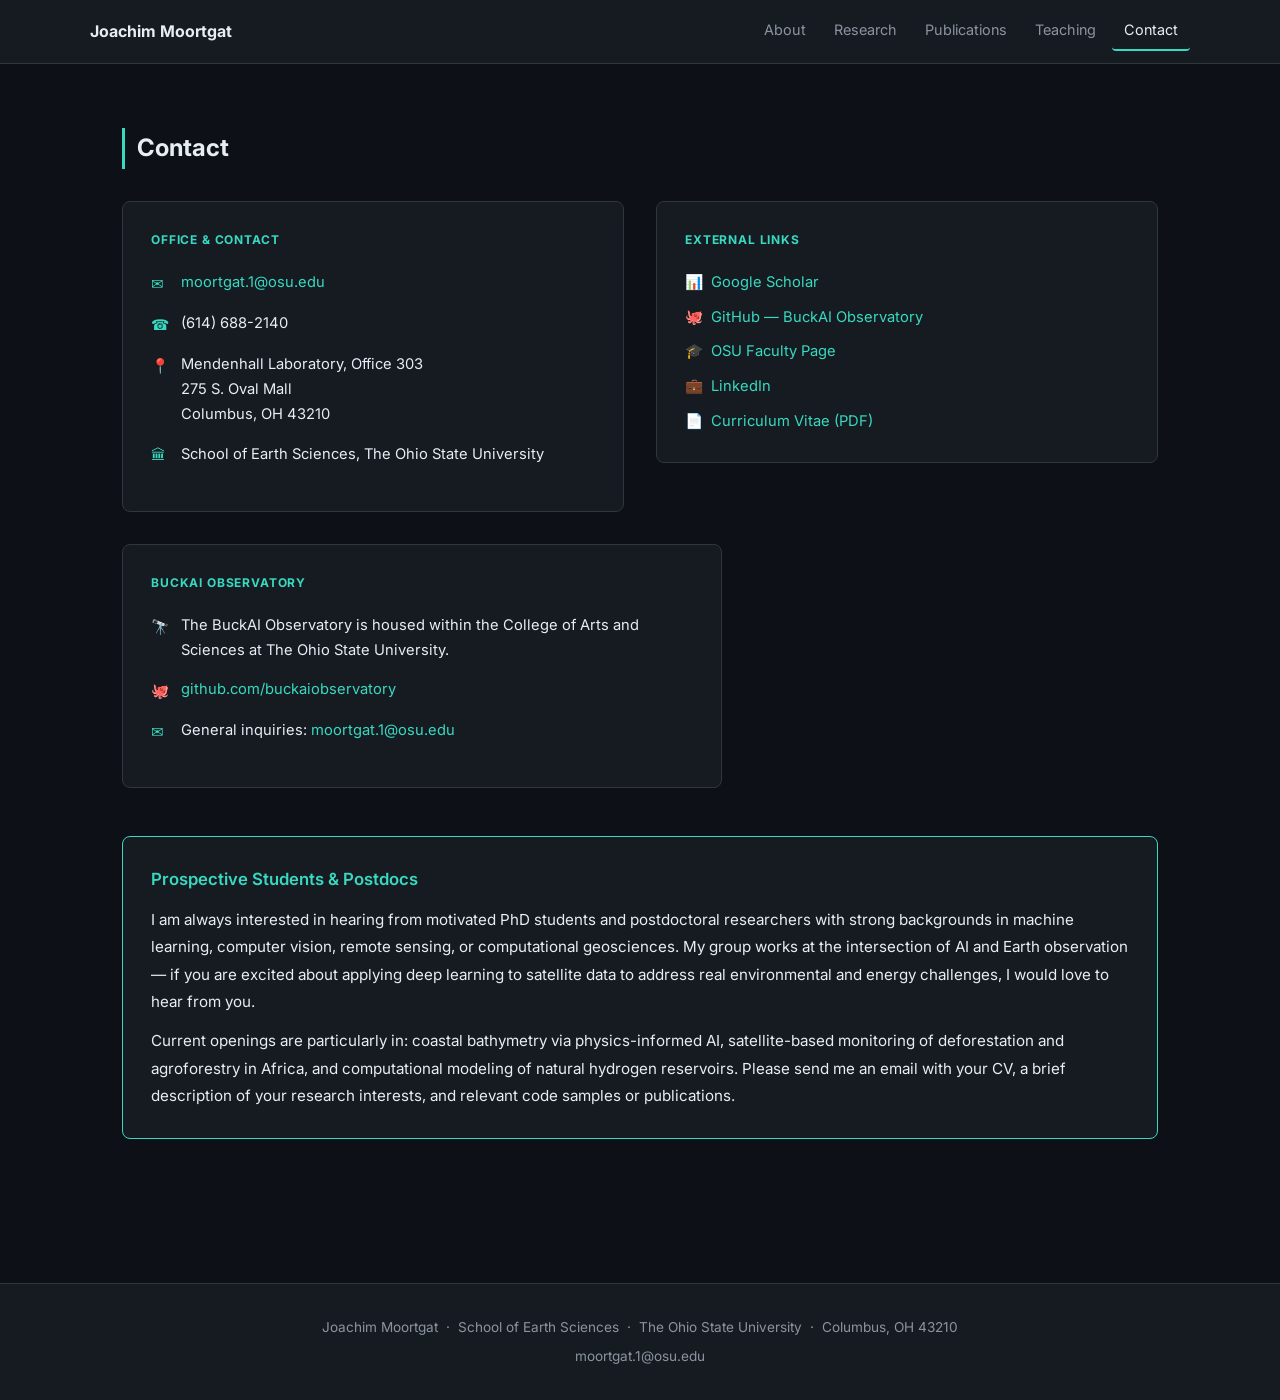
==== contact.html @ 91dd2187 "Initial launch of personal academic website Five-page static site (HTML/CSS/JS) covering research, p" ====
<!DOCTYPE html>
<html lang="en">
<head>
  <meta charset="UTF-8">
  <meta name="viewport" content="width=device-width, initial-scale=1.0">
  <title>Contact — Joachim Moortgat</title>
  <meta name="description" content="Contact information for Joachim Moortgat — Professor, School of Earth Sciences, The Ohio State University.">
  <link rel="preconnect" href="https://fonts.googleapis.com">
  <link rel="preconnect" href="https://fonts.gstatic.com" crossorigin>
  <link href="https://fonts.googleapis.com/css2?family=Inter:wght@400;600;700&display=swap" rel="stylesheet">
  <link rel="stylesheet" href="css/style.css">
</head>
<body>

  <!-- ===== NAVIGATION ===== -->
  <nav class="nav">
    <div class="nav-inner">
      <a href="index.html" class="nav-brand">Joachim Moortgat</a>
      <button class="nav-hamburger" id="navHamburger" aria-label="Toggle navigation" aria-expanded="false">
        <span></span><span></span><span></span>
      </button>
      <ul class="nav-links" id="navLinks">
        <li><a href="index.html">About</a></li>
        <li><a href="research.html">Research</a></li>
        <li><a href="publications.html">Publications</a></li>
        <li><a href="teaching.html">Teaching</a></li>
        <li><a href="contact.html">Contact</a></li>
      </ul>
    </div>
  </nav>

  <div class="page-wrapper">
    <div class="container">
      <section class="section">
        <h1 class="section-title">Contact</h1>

        <div class="contact-grid">

          <!-- Contact info block -->
          <div class="contact-block">
            <h3>Office &amp; Contact</h3>

            <div class="contact-row">
              <span class="contact-icon">✉</span>
              <span><a href="mailto:moortgat.1@osu.edu">moortgat.1@osu.edu</a></span>
            </div>

            <div class="contact-row">
              <span class="contact-icon">☎</span>
              <span>(614) 688-2140</span>
            </div>

            <div class="contact-row">
              <span class="contact-icon">📍</span>
              <div>
                Mendenhall Laboratory, Office 303<br>
                275 S. Oval Mall<br>
                Columbus, OH 43210
              </div>
            </div>

            <div class="contact-row">
              <span class="contact-icon">🏛</span>
              <span>School of Earth Sciences, The Ohio State University</span>
            </div>
          </div>

          <!-- Links block -->
          <div class="contact-block">
            <h3>External Links</h3>
            <ul class="links-list">
              <li>
                <a href="https://scholar.google.com/citations?user=0onLASoAAAAJ" target="_blank" rel="noopener noreferrer">
                  <span>📊</span> Google Scholar
                </a>
              </li>
              <li>
                <a href="https://github.com/buckaiobservatory" target="_blank" rel="noopener noreferrer">
                  <span>🐙</span> GitHub — BuckAI Observatory
                </a>
              </li>
              <li>
                <a href="https://earthsciences.osu.edu/people/moortgat.1" target="_blank" rel="noopener noreferrer">
                  <span>🎓</span> OSU Faculty Page
                </a>
              </li>
              <li>
                <a href="https://www.linkedin.com/in/joachim-moortgat" target="_blank" rel="noopener noreferrer">
                  <span>💼</span> LinkedIn
                </a>
              </li>
              <li>
                <a href="images/moortgat_cv.pdf" target="_blank">
                  <span>📄</span> Curriculum Vitae (PDF)
                </a>
              </li>
            </ul>
          </div>

        </div><!-- end contact-grid -->

        <!-- BuckAI Observatory contact block -->
        <div class="contact-block mt-2" style="max-width:600px">
          <h3>BuckAI Observatory</h3>
          <div class="contact-row">
            <span class="contact-icon">🔭</span>
            <span>The BuckAI Observatory is housed within the College of Arts and Sciences at The Ohio State University.</span>
          </div>
          <div class="contact-row">
            <span class="contact-icon">🐙</span>
            <span><a href="https://github.com/buckaiobservatory" target="_blank" rel="noopener noreferrer">github.com/buckaiobservatory</a></span>
          </div>
          <div class="contact-row">
            <span class="contact-icon">✉</span>
            <span>General inquiries: <a href="mailto:moortgat.1@osu.edu">moortgat.1@osu.edu</a></span>
          </div>
        </div>

        <!-- Prospective students note -->
        <div class="prospective-note">
          <h3>Prospective Students &amp; Postdocs</h3>
          <p>
            I am always interested in hearing from motivated PhD students and postdoctoral researchers with strong backgrounds in machine learning, computer vision, remote sensing, or computational geosciences. My group works at the intersection of AI and Earth observation — if you are excited about applying deep learning to satellite data to address real environmental and energy challenges, I would love to hear from you.
          </p>
          <p style="margin-top:0.75rem">
            Current openings are particularly in: coastal bathymetry via physics-informed AI, satellite-based monitoring of deforestation and agroforestry in Africa, and computational modeling of natural hydrogen reservoirs. Please send me an email with your CV, a brief description of your research interests, and relevant code samples or publications.
          </p>
        </div>

      </section>
    </div><!-- end container -->
  </div><!-- end page-wrapper -->

  <footer>
    <div class="container">
      <p>Joachim Moortgat &nbsp;·&nbsp; School of Earth Sciences &nbsp;·&nbsp; The Ohio State University &nbsp;·&nbsp; Columbus, OH 43210</p>
      <p style="margin-top:0.4rem"><a href="mailto:moortgat.1@osu.edu">moortgat.1@osu.edu</a></p>
    </div>
  </footer>

  <script src="js/main.js"></script>
</body>
</html>
---- css/style.css ----
@import url('https://fonts.googleapis.com/css2?family=Inter:wght@400;600;700&display=swap');

/* ========================================
   DESIGN TOKENS
   ======================================== */
:root {
  --bg:       #0d1117;
  --surface:  #161b22;
  --surface2: #1c2128;
  --border:   #30363d;
  --text:     #e6edf3;
  --muted:    #8b949e;
  --accent:   #38d9c0;
  --accent2:  #58a6ff;
  --scarlet:  #ba0c2f;
  --nav-height: 64px;
  --max-width:  1100px;
  --radius:     8px;
}

/* ========================================
   RESET & BASE
   ======================================== */
*, *::before, *::after { box-sizing: border-box; margin: 0; padding: 0; }

html { scroll-behavior: smooth; }

body {
  background: var(--bg);
  color: var(--text);
  font-family: 'Inter', system-ui, -apple-system, sans-serif;
  font-size: 16px;
  line-height: 1.7;
}

a { color: var(--accent); text-decoration: none; }
a:hover { text-decoration: underline; }

strong { font-weight: 600; }

/* ========================================
   NAVIGATION
   ======================================== */
.nav {
  position: fixed;
  top: 0; left: 0; right: 0;
  height: var(--nav-height);
  background: var(--surface);
  border-bottom: 1px solid var(--border);
  z-index: 100;
  display: flex;
  align-items: center;
  padding: 0 2rem;
}

.nav-inner {
  width: 100%;
  max-width: var(--max-width);
  margin: 0 auto;
  display: flex;
  align-items: center;
  justify-content: space-between;
}

.nav-brand {
  font-weight: 700;
  font-size: 1rem;
  color: var(--text);
  white-space: nowrap;
  flex-shrink: 0;
}
.nav-brand:hover { color: var(--accent); text-decoration: none; }

.nav-links {
  display: flex;
  list-style: none;
  gap: 0.25rem;
}

.nav-links a {
  color: var(--muted);
  font-size: 0.9rem;
  padding: 0.4rem 0.75rem;
  border-radius: 4px;
  border-bottom: 2px solid transparent;
  transition: color 0.15s, border-color 0.15s;
  display: block;
}
.nav-links a:hover { color: var(--text); text-decoration: none; }
.nav-links a.active { color: var(--text); border-bottom-color: var(--accent); }

/* Hamburger */
.nav-hamburger {
  display: none;
  flex-direction: column;
  cursor: pointer;
  gap: 5px;
  padding: 6px;
  background: none;
  border: none;
}
.nav-hamburger span {
  display: block;
  width: 24px;
  height: 2px;
  background: var(--text);
  transition: all 0.3s;
}

/* ========================================
   LAYOUT
   ======================================== */
.page-wrapper { padding-top: var(--nav-height); min-height: 100vh; }

.container {
  max-width: var(--max-width);
  margin: 0 auto;
  padding: 0 2rem;
}

.section { padding: 4rem 0; }

.section-title {
  font-size: 1.5rem;
  font-weight: 700;
  margin-bottom: 2rem;
  color: var(--text);
  border-left: 3px solid var(--accent);
  padding-left: 0.75rem;
}

.section-intro {
  max-width: 780px;
  color: var(--text);
  line-height: 1.8;
  margin-bottom: 2rem;
}

/* ========================================
   HERO
   ======================================== */
.hero {
  padding: 4rem 0 3rem;
  border-bottom: 1px solid var(--border);
}

.hero-grid {
  display: grid;
  grid-template-columns: 220px 1fr;
  gap: 3rem;
  align-items: flex-start;
}

.hero-photo-placeholder {
  width: 200px;
  height: 200px;
  border-radius: 50%;
  background: var(--surface2);
  border: 3px solid var(--border);
  display: flex;
  align-items: center;
  justify-content: center;
  color: var(--muted);
  font-size: 0.85rem;
  text-align: center;
  line-height: 1.4;
}

.hero-photo {
  width: 200px;
  height: 200px;
  border-radius: 50%;
  object-fit: cover;
  border: 3px solid var(--border);
}

.hero-name {
  font-size: 2.2rem;
  font-weight: 700;
  color: var(--text);
  line-height: 1.2;
  margin-bottom: 0.75rem;
}

.hero-titles {
  list-style: none;
  margin-bottom: 1.25rem;
}
.hero-titles li {
  color: var(--muted);
  font-size: 0.95rem;
  line-height: 1.7;
}
.hero-titles li strong { color: var(--text); }

.hero-tagline {
  color: var(--muted);
  font-size: 1rem;
  margin-bottom: 1.5rem;
  max-width: 600px;
  line-height: 1.7;
}

.hero-buttons {
  display: flex;
  gap: 0.75rem;
  flex-wrap: wrap;
}

/* ========================================
   BUTTONS
   ======================================== */
.btn {
  display: inline-block;
  padding: 0.5rem 1.2rem;
  border-radius: var(--radius);
  font-size: 0.9rem;
  font-weight: 600;
  transition: all 0.15s;
  cursor: pointer;
}
.btn:hover { text-decoration: none; }

.btn-primary { background: var(--accent); color: #0d1117; }
.btn-primary:hover { background: #2ec4ae; color: #0d1117; }

.btn-secondary {
  background: transparent;
  color: var(--accent);
  border: 1px solid var(--accent);
}
.btn-secondary:hover { background: rgba(56, 217, 192, 0.1); }

.btn-sm { font-size: 0.82rem; padding: 0.3rem 0.8rem; }

/* ========================================
   STATS ROW
   ======================================== */
.stat-row {
  display: flex;
  gap: 0.5rem;
  flex-wrap: wrap;
  margin-top: 2rem;
  padding: 1.5rem;
  background: var(--surface);
  border: 1px solid var(--border);
  border-radius: var(--radius);
  justify-content: space-around;
}

.stat { text-align: center; padding: 0.5rem 1rem; }
.stat-value {
  font-size: 2rem;
  font-weight: 700;
  color: var(--accent);
  line-height: 1;
}
.stat-label {
  font-size: 0.78rem;
  color: var(--muted);
  margin-top: 0.3rem;
}

/* ========================================
   PILLAR CARDS (home page)
   ======================================== */
.pillar-grid {
  display: grid;
  grid-template-columns: repeat(auto-fit, minmax(300px, 1fr));
  gap: 1.5rem;
}

.pillar-card {
  background: var(--surface);
  border: 1px solid var(--border);
  border-radius: var(--radius);
  padding: 2rem;
  transition: transform 0.15s, box-shadow 0.15s;
  display: flex;
  flex-direction: column;
}
.pillar-card:hover {
  transform: translateY(-3px);
  box-shadow: 0 6px 24px rgba(0,0,0,0.4);
  text-decoration: none;
}
.pillar-card.geo { border-top: 3px solid var(--accent2); }
.pillar-card.ai  { border-top: 3px solid var(--accent); }

.pillar-card h3 {
  font-size: 1.15rem;
  font-weight: 700;
  margin-bottom: 0.75rem;
}
.pillar-card.geo h3 { color: var(--accent2); }
.pillar-card.ai  h3 { color: var(--accent); }

.pillar-card p {
  color: var(--muted);
  line-height: 1.7;
  font-size: 0.95rem;
  flex: 1;
}

.pillar-card .card-link {
  margin-top: 1.25rem;
  font-size: 0.85rem;
  font-weight: 600;
  color: var(--accent);
}

/* ========================================
   NEWS LIST
   ======================================== */
.news-list {
  list-style: none;
  display: flex;
  flex-direction: column;
  gap: 0.875rem;
}

.news-item {
  display: flex;
  gap: 1.25rem;
  padding: 1.25rem;
  background: var(--surface);
  border: 1px solid var(--border);
  border-radius: var(--radius);
  align-items: flex-start;
}
.news-date {
  font-size: 0.78rem;
  font-weight: 600;
  color: var(--accent);
  white-space: nowrap;
  min-width: 72px;
  padding-top: 0.15rem;
}
.news-text {
  font-size: 0.95rem;
  color: var(--text);
  line-height: 1.65;
}

/* ========================================
   VIDEOS
   ======================================== */
.video-grid {
  display: grid;
  grid-template-columns: repeat(auto-fit, minmax(380px, 1fr));
  gap: 2rem;
}

.video-caption {
  color: var(--muted);
  font-size: 0.85rem;
  margin-bottom: 0.5rem;
}

.video-wrapper {
  position: relative;
  padding-bottom: 56.25%;
  height: 0;
  overflow: hidden;
  border-radius: var(--radius);
  border: 1px solid var(--border);
  background: var(--surface2);
}
.video-wrapper iframe {
  position: absolute;
  top: 0; left: 0;
  width: 100%; height: 100%;
  border: none;
}

/* ========================================
   AFFILIATIONS STRIP
   ======================================== */
.affiliations {
  background: var(--surface);
  border-top: 1px solid var(--border);
  border-bottom: 1px solid var(--border);
  padding: 1.5rem 2rem;
  margin-top: 3rem;
}
.affiliations-inner {
  max-width: var(--max-width);
  margin: 0 auto;
  display: flex;
  flex-wrap: wrap;
  gap: 0.5rem 1.5rem;
  justify-content: center;
  align-items: center;
}
.affiliations-inner span { font-size: 0.85rem; color: var(--muted); font-weight: 500; }
.affiliations-inner .sep { color: var(--border); }

/* ========================================
   ABOUT TEXT
   ======================================== */
.about-text p {
  color: var(--text);
  line-height: 1.8;
  margin-bottom: 1.25rem;
  max-width: 800px;
}

/* ========================================
   RESEARCH PAGE
   ======================================== */
.pillar-section {
  padding: 3rem 0;
  border-top: 1px solid var(--border);
}
.pillar-section:first-of-type { border-top: none; padding-top: 1rem; }

.pillar-section-header {
  display: flex;
  align-items: center;
  gap: 1rem;
  margin-bottom: 1.25rem;
}

.pillar-label {
  display: inline-block;
  padding: 0.25rem 0.75rem;
  border-radius: 999px;
  font-size: 0.75rem;
  font-weight: 700;
  text-transform: uppercase;
  letter-spacing: 0.06em;
}
.pillar-label.geo { background: rgba(88,166,255,0.15); color: var(--accent2); }
.pillar-label.ai  { background: rgba(56,217,192,0.15); color: var(--accent); }

.pillar-section-title {
  font-size: 1.6rem;
  font-weight: 700;
  color: var(--text);
}

.project-grid {
  display: grid;
  grid-template-columns: repeat(auto-fit, minmax(290px, 1fr));
  gap: 1.25rem;
  margin-top: 1.5rem;
}

.project-card {
  background: var(--surface);
  border: 1px solid var(--border);
  border-radius: var(--radius);
  padding: 1.5rem;
  transition: transform 0.15s, border-color 0.15s;
}
.project-card:hover { transform: translateY(-2px); border-color: var(--accent); }
.project-card.geo-card { border-left: 3px solid var(--accent2); }
.project-card.ai-card  { border-left: 3px solid var(--accent); }

.project-card h4 {
  font-size: 1rem;
  font-weight: 600;
  color: var(--text);
  margin-bottom: 0.6rem;
}
.project-card p {
  font-size: 0.88rem;
  color: var(--muted);
  line-height: 1.65;
}
.pub-ref {
  margin-top: 0.75rem;
  font-size: 0.8rem;
  color: var(--accent2);
  font-style: italic;
}

/* BuckAI highlight box */
.buckai-box {
  background: var(--surface);
  border: 1px solid var(--accent);
  border-radius: var(--radius);
  padding: 2rem;
  margin-top: 2rem;
}
.buckai-box h3 {
  font-size: 1.15rem;
  font-weight: 700;
  color: var(--accent);
  margin-bottom: 0.75rem;
}
.buckai-box p {
  color: var(--text);
  line-height: 1.75;
  font-size: 0.95rem;
  margin-bottom: 0.75rem;
}
.buckai-box p:last-child { margin-bottom: 0; }
.sab-list {
  list-style: none;
  display: flex;
  flex-wrap: wrap;
  gap: 0.5rem;
  margin-top: 0.5rem;
}
.sab-list li {
  background: var(--surface2);
  border: 1px solid var(--border);
  border-radius: 999px;
  padding: 0.2rem 0.75rem;
  font-size: 0.82rem;
  color: var(--text);
}

/* ========================================
   PUBLICATIONS
   ======================================== */
.pub-stats {
  display: flex;
  align-items: center;
  gap: 0.5rem;
  flex-wrap: wrap;
  margin-bottom: 2rem;
  font-size: 0.9rem;
  color: var(--muted);
}
.pub-stats a { font-weight: 600; }

.filter-bar {
  display: flex;
  flex-wrap: wrap;
  gap: 0.5rem;
  margin-bottom: 2rem;
  padding: 1rem;
  background: var(--surface);
  border: 1px solid var(--border);
  border-radius: var(--radius);
}

.filter-btn {
  padding: 0.3rem 0.85rem;
  border-radius: 999px;
  border: 1px solid var(--border);
  background: transparent;
  color: var(--muted);
  font-size: 0.82rem;
  cursor: pointer;
  transition: all 0.15s;
  font-family: inherit;
}
.filter-btn:hover { color: var(--text); border-color: var(--accent); }
.filter-btn.active { background: var(--accent); color: #0d1117; border-color: var(--accent); font-weight: 600; }

.pub-section-label {
  font-size: 0.75rem;
  font-weight: 700;
  text-transform: uppercase;
  letter-spacing: 0.07em;
  color: var(--muted);
  padding: 1.5rem 0 0.75rem;
  border-bottom: 1px solid var(--border);
  margin-bottom: 0.25rem;
}

.pub-list { list-style: none; }

.pub-item {
  display: flex;
  gap: 1rem;
  padding: 0.875rem 0;
  border-bottom: 1px solid var(--border);
  align-items: flex-start;
}
.pub-item:last-child { border-bottom: none; }
.pub-item.filtered-out { display: none; }

.pub-num {
  font-size: 0.82rem;
  font-weight: 600;
  color: var(--accent);
  min-width: 2.25rem;
  text-align: right;
  padding-top: 0.2rem;
  flex-shrink: 0;
}
.pub-num.review { color: var(--muted); }

.pub-content { flex: 1; }
.pub-content cite {
  font-style: normal;
  font-size: 0.92rem;
  color: var(--text);
  line-height: 1.65;
  display: block;
}
.pub-meta {
  font-size: 0.82rem;
  color: var(--muted);
  margin-top: 0.2rem;
  display: flex;
  align-items: center;
  gap: 0.5rem;
  flex-wrap: wrap;
}

.badge {
  display: inline-block;
  padding: 0.1rem 0.45rem;
  border-radius: 4px;
  font-size: 0.72rem;
  font-weight: 600;
}
.badge-medal { background: rgba(186,12,47,0.15); color: #e05070; }
.badge-cover { background: rgba(88,166,255,0.15); color: var(--accent2); }

/* Patents */
.patent-grid {
  display: grid;
  grid-template-columns: repeat(auto-fit, minmax(280px, 1fr));
  gap: 1.25rem;
  margin-top: 1.5rem;
}
.patent-card {
  background: var(--surface);
  border: 1px solid var(--border);
  border-radius: var(--radius);
  padding: 1.5rem;
}
.patent-card h4 {
  font-size: 0.95rem;
  font-weight: 600;
  color: var(--text);
  margin-bottom: 0.5rem;
  line-height: 1.5;
}
.patent-card p { font-size: 0.85rem; color: var(--muted); line-height: 1.6; }

/* Proceedings (collapsible) */
details.proceedings-details {
  margin-top: 2.5rem;
  border: 1px solid var(--border);
  border-radius: var(--radius);
}
details.proceedings-details summary {
  cursor: pointer;
  padding: 1rem 1.25rem;
  background: var(--surface);
  border-radius: var(--radius);
  font-size: 0.95rem;
  font-weight: 600;
  color: var(--text);
  list-style: none;
  display: flex;
  align-items: center;
  gap: 0.6rem;
  user-select: none;
}
details.proceedings-details summary::before {
  content: '▶';
  font-size: 0.65em;
  color: var(--accent);
  transition: transform 0.2s;
}
details[open].proceedings-details summary::before { transform: rotate(90deg); }
details.proceedings-details summary:hover { color: var(--accent); }
.proceedings-body {
  padding: 1rem 1.25rem 1.25rem;
  border-top: 1px solid var(--border);
}
.proc-list { list-style: none; }
.proc-item {
  padding: 0.6rem 0;
  border-bottom: 1px solid var(--border);
  font-size: 0.88rem;
  color: var(--text);
  line-height: 1.6;
}
.proc-item:last-child { border-bottom: none; }

/* ========================================
   TEACHING
   ======================================== */
.course-card {
  background: var(--surface);
  border: 1px solid var(--border);
  border-radius: var(--radius);
  padding: 1.75rem;
  margin-bottom: 1.5rem;
}
.course-header {
  display: flex;
  justify-content: space-between;
  align-items: flex-start;
  flex-wrap: wrap;
  gap: 0.5rem;
  margin-bottom: 0.75rem;
}
.course-code {
  font-size: 0.75rem;
  font-weight: 700;
  color: var(--accent);
  text-transform: uppercase;
  letter-spacing: 0.06em;
}
.course-name {
  font-size: 1.1rem;
  font-weight: 700;
  color: var(--text);
  margin: 0.25rem 0;
}
.course-meta { font-size: 0.85rem; color: var(--muted); margin-bottom: 0.75rem; }
.course-description { font-size: 0.95rem; color: var(--text); line-height: 1.75; }
.sei-badge {
  display: inline-block;
  margin-top: 0.75rem;
  padding: 0.2rem 0.65rem;
  background: rgba(56,217,192,0.1);
  border: 1px solid rgba(56,217,192,0.3);
  border-radius: 999px;
  font-size: 0.78rem;
  color: var(--accent);
  font-weight: 600;
}

.mentoring-section { margin-top: 3.5rem; }
.mentoring-group { margin-bottom: 2.5rem; }
.mentoring-group h3 {
  font-size: 1rem;
  font-weight: 600;
  color: var(--text);
  margin-bottom: 1rem;
  padding-bottom: 0.5rem;
  border-bottom: 1px solid var(--border);
}
.mentee-list { list-style: none; display: flex; flex-direction: column; gap: 0.7rem; }
.mentee-item { display: flex; gap: 1rem; align-items: flex-start; }
.mentee-years {
  font-size: 0.78rem;
  font-weight: 600;
  color: var(--accent2);
  min-width: 90px;
  flex-shrink: 0;
  padding-top: 0.15rem;
}
.mentee-info strong { color: var(--text); font-size: 0.92rem; }
.mentee-info span {
  color: var(--muted);
  font-size: 0.85rem;
  display: block;
}

/* ========================================
   CONTACT
   ======================================== */
.contact-grid {
  display: grid;
  grid-template-columns: 1fr 1fr;
  gap: 2rem;
  align-items: start;
}
.contact-block {
  background: var(--surface);
  border: 1px solid var(--border);
  border-radius: var(--radius);
  padding: 1.75rem;
}
.contact-block h3 {
  font-size: 0.75rem;
  font-weight: 700;
  color: var(--accent);
  text-transform: uppercase;
  letter-spacing: 0.07em;
  margin-bottom: 1.25rem;
}
.contact-row {
  display: flex;
  gap: 0.75rem;
  align-items: flex-start;
  margin-bottom: 0.9rem;
  font-size: 0.92rem;
  color: var(--text);
}
.contact-icon { flex-shrink: 0; color: var(--accent); width: 18px; margin-top: 0.1rem; }

.links-list { list-style: none; display: flex; flex-direction: column; gap: 0.6rem; }
.links-list a {
  display: flex;
  align-items: center;
  gap: 0.5rem;
  font-size: 0.92rem;
  color: var(--accent);
}
.links-list a:hover { text-decoration: underline; }

.prospective-note {
  margin-top: 3rem;
  padding: 1.75rem;
  background: var(--surface);
  border: 1px solid var(--accent);
  border-radius: var(--radius);
}
.prospective-note h3 {
  font-size: 1.05rem;
  font-weight: 600;
  color: var(--accent);
  margin-bottom: 0.75rem;
}
.prospective-note p {
  color: var(--text);
  line-height: 1.8;
  font-size: 0.95rem;
}

/* ========================================
   FOOTER
   ======================================== */
footer {
  background: var(--surface);
  border-top: 1px solid var(--border);
  padding: 2rem 0;
  margin-top: 5rem;
  text-align: center;
  color: var(--muted);
  font-size: 0.85rem;
}
footer a { color: var(--muted); }
footer a:hover { color: var(--accent); }

/* ========================================
   UTILITY
   ======================================== */
.mt-0 { margin-top: 0; }
.mt-1 { margin-top: 1rem; }
.mt-2 { margin-top: 2rem; }
.mt-3 { margin-top: 3rem; }
.text-accent  { color: var(--accent); }
.text-accent2 { color: var(--accent2); }
.text-muted   { color: var(--muted); }

/* ========================================
   RESPONSIVE
   ======================================== */
@media (max-width: 768px) {
  .nav-hamburger { display: flex; }

  .nav-links {
    display: none;
    position: absolute;
    top: var(--nav-height);
    left: 0; right: 0;
    background: var(--surface);
    border-bottom: 1px solid var(--border);
    flex-direction: column;
    padding: 0.75rem 1rem;
    gap: 0.15rem;
    box-shadow: 0 8px 24px rgba(0,0,0,0.4);
  }
  .nav-links.open { display: flex; }
  .nav-links a { padding: 0.6rem 0.75rem; border-bottom: none; border-radius: 4px; }

  .hero-grid { grid-template-columns: 1fr; }
  .hero-photo-placeholder { margin: 0 auto; }
  .hero-name { font-size: 1.75rem; }

  .contact-grid { grid-template-columns: 1fr; }
  .video-grid { grid-template-columns: 1fr; }

  .stat-row { justify-content: center; }
  .pillar-grid { grid-template-columns: 1fr; }
  .project-grid { grid-template-columns: 1fr; }
  .patent-grid { grid-template-columns: 1fr; }
}

@media (max-width: 600px) {
  .container { padding: 0 1.25rem; }
  .nav { padding: 0 1.25rem; }
  .section { padding: 2.5rem 0; }
  .affiliations { padding: 1.25rem; }
}
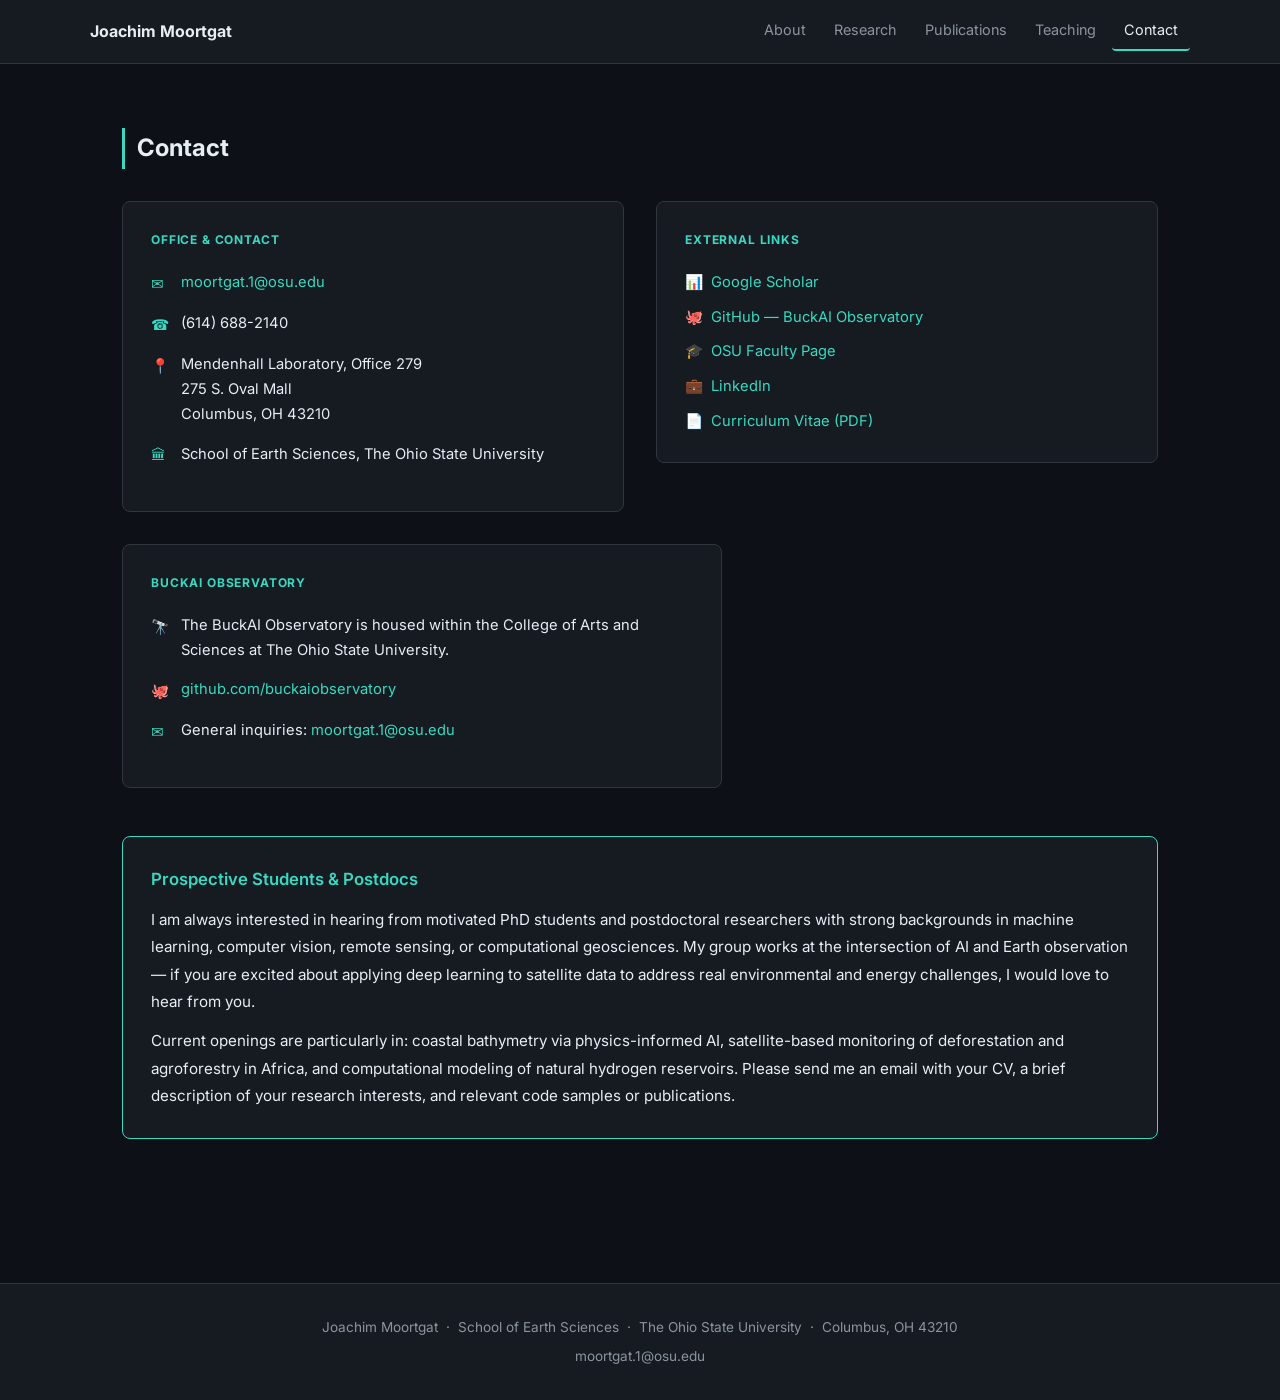
==== commit 431e7243: "2026-03-10" ====
--- a/contact.html
+++ b/contact.html
@@ -53,7 +53,7 @@
             <div class="contact-row">
               <span class="contact-icon">📍</span>
               <div>
-                Mendenhall Laboratory, Office 303<br>
+                Mendenhall Laboratory, Office 279<br>
                 275 S. Oval Mall<br>
                 Columbus, OH 43210
               </div>
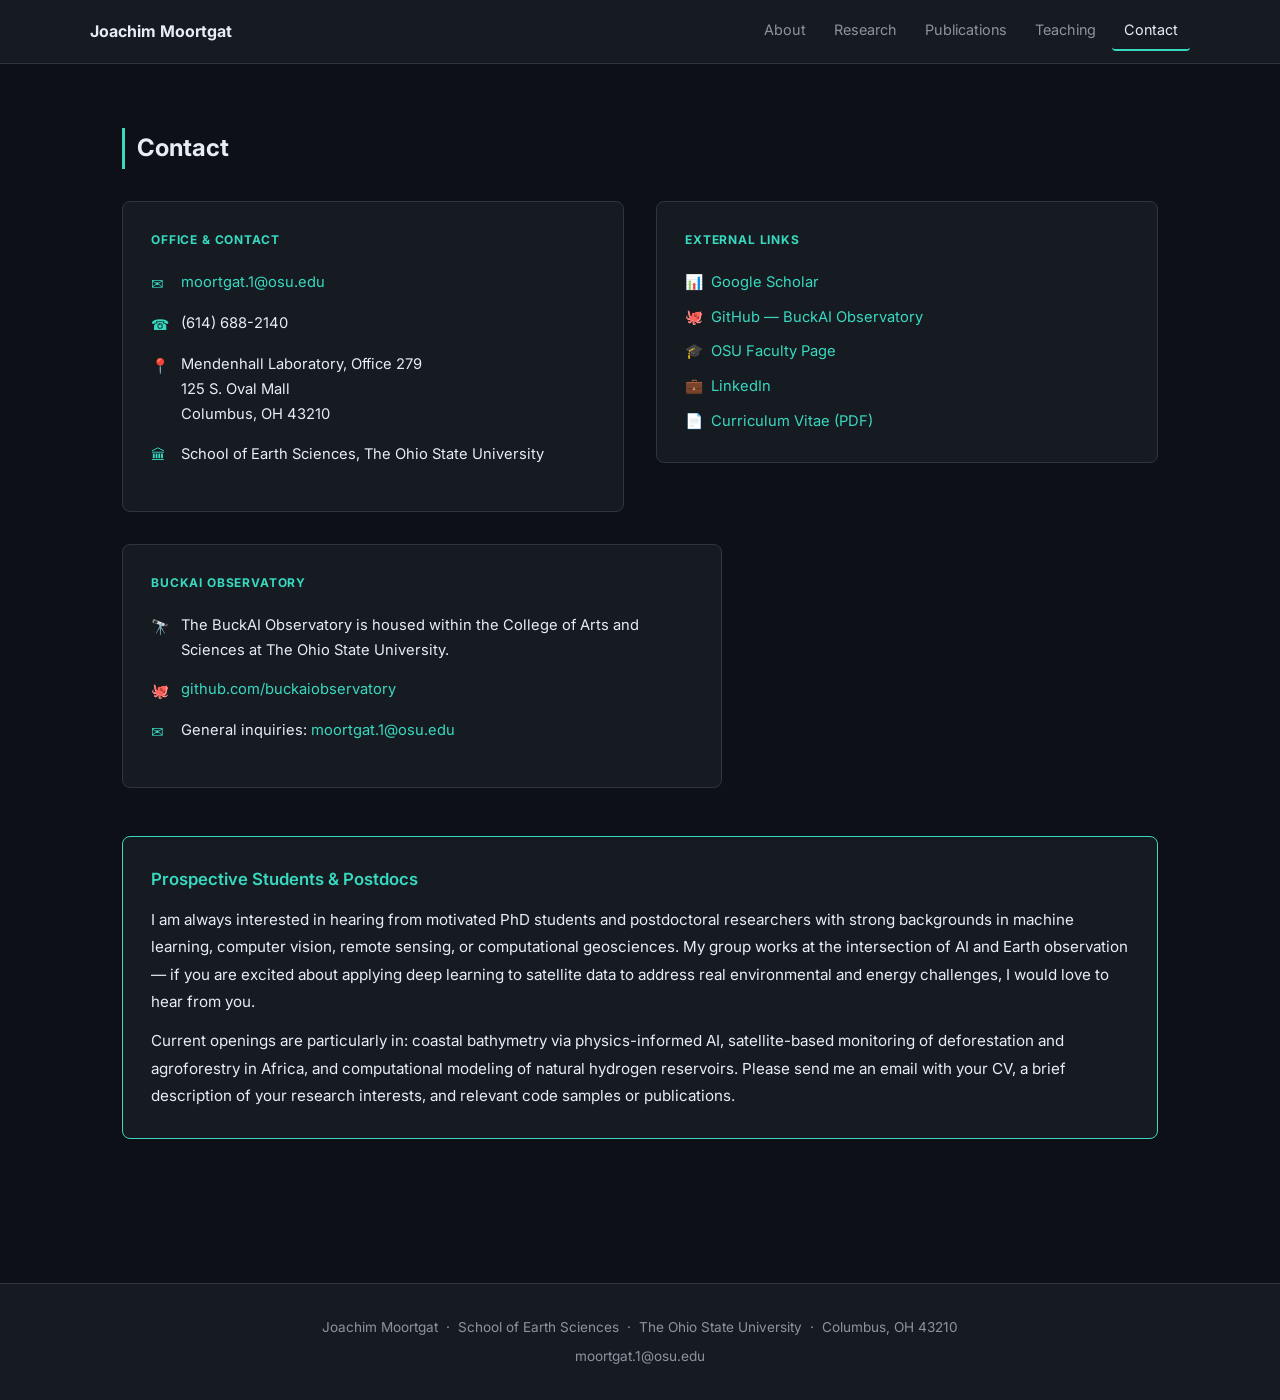
==== commit 2104f3e3: "2026-03-10" ====
--- a/contact.html
+++ b/contact.html
@@ -54,7 +54,7 @@
               <span class="contact-icon">📍</span>
               <div>
                 Mendenhall Laboratory, Office 279<br>
-                275 S. Oval Mall<br>
+                125 S. Oval Mall<br>
                 Columbus, OH 43210
               </div>
             </div>
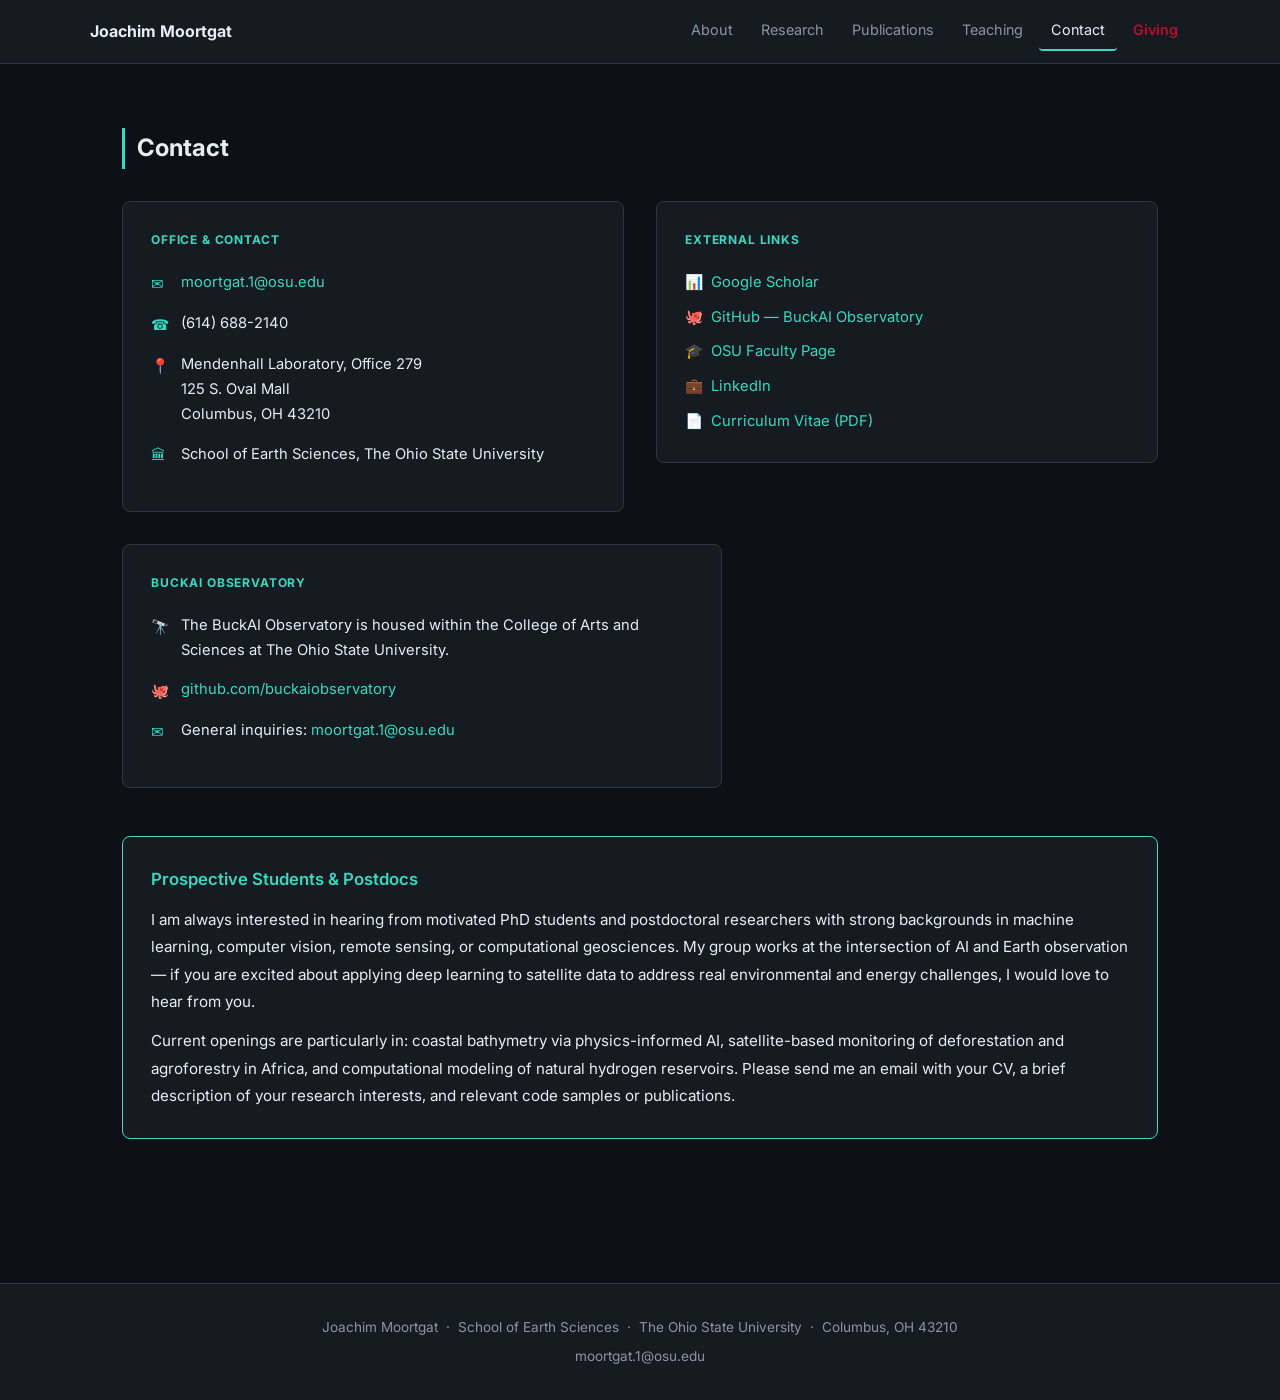
==== commit 43e7b324: "Add Giving page and nav link for BuckAI Observatory donations - New giving.html with mission stateme" ====
--- a/contact.html
+++ b/contact.html
@@ -25,6 +25,7 @@
         <li><a href="publications.html">Publications</a></li>
         <li><a href="teaching.html">Teaching</a></li>
         <li><a href="contact.html">Contact</a></li>
+        <li><a href="giving.html" class="nav-give">Giving</a></li>
       </ul>
     </div>
   </nav>
--- a/css/style.css
+++ b/css/style.css
@@ -88,6 +88,8 @@
 }
 .nav-links a:hover { color: var(--text); text-decoration: none; }
 .nav-links a.active { color: var(--text); border-bottom-color: var(--accent); }
+.nav-links a.nav-give { color: var(--scarlet); font-weight: 600; }
+.nav-links a.nav-give:hover { color: #e05070; }
 
 /* Hamburger */
 .nav-hamburger {
